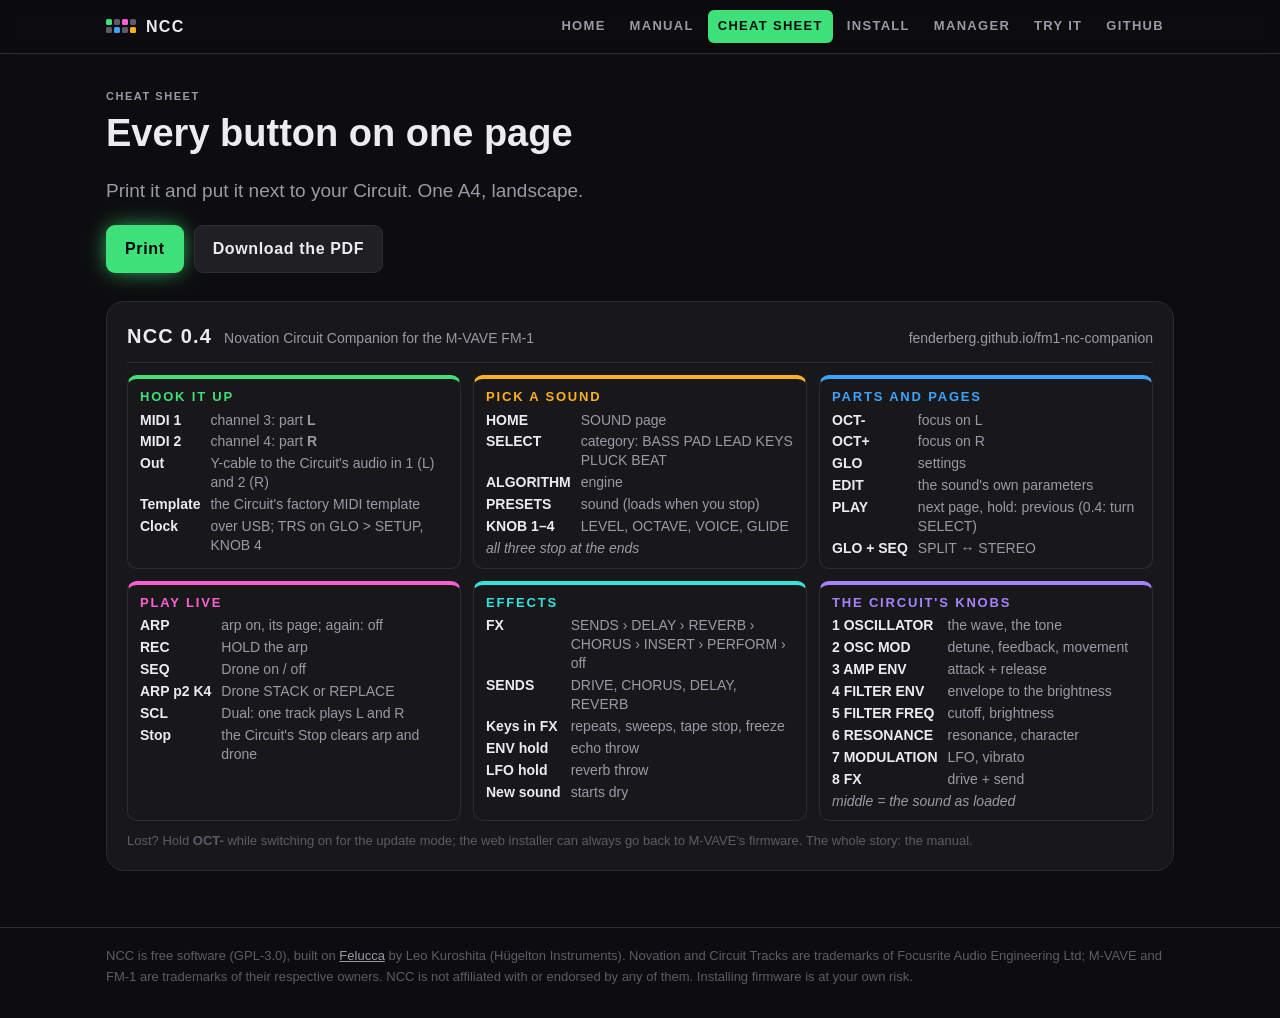
==== cheatsheet/index.html @ 9cddfe25 "Publish NCC site" ====
<!doctype html>
<!-- SPDX-License-Identifier: GPL-3.0-only -->
<html lang="en"><head><meta charset="utf-8"><meta name="viewport" content="width=device-width, initial-scale=1"><title>NCC cheat sheet</title><meta name="description" content="Every NCC button and combination on one printable page."><link rel="stylesheet" href="../style.css"></head><body>
<header class="ncc-nav"><div class="in"><a class="brand" href="../"><i><b></b><b></b><b></b><b></b><b></b><b></b><b></b><b></b></i>NCC</a><nav><a href="../">Home</a><a href="../manual/">Manual</a><a href="../cheatsheet/" aria-current=page>Cheat sheet</a><a href="../webapp/installer/">Install</a><a href="../webapp/manager/">Manager</a><a href="../webapp/try/">Try it</a><a href="https://github.com/fenderberg/fm1-nc-companion">GitHub</a></nav></div></header>
<main class="wrap">

<div class="sheet-tools"><span class="label">Cheat sheet</span><h1>Every button on one page</h1>
  <p class="lead">Print it and put it next to your Circuit. One A4, landscape.</p>
  <div class="btns"><button class="pad lit green" type="button" onclick="print()">Print</button>
    <a class="pad" href="ncc-cheatsheet.pdf" download>Download the PDF</a></div></div>
<div class="sheet">
  <header><b>NCC 0.4</b> Novation Circuit Companion for the M-VAVE FM-1
    <span>fenderberg.github.io/fm1-nc-companion</span></header>
  <div class="boxes">
<section class="box" style="--c:var(--green)"><h3>Hook it up</h3><dl><dt>MIDI 1</dt><dd>channel 3: part <b>L</b></dd><dt>MIDI 2</dt><dd>channel 4: part <b>R</b></dd><dt>Out</dt><dd>Y-cable to the Circuit's audio in 1 (L) and 2 (R)</dd><dt>Template</dt><dd>the Circuit's factory MIDI template</dd><dt>Clock</dt><dd>over USB; TRS on GLO &gt; SETUP, KNOB 4</dd></dl></section>
<section class="box" style="--c:var(--amber)"><h3>Pick a sound</h3><dl><dt>HOME</dt><dd>SOUND page</dd><dt>SELECT</dt><dd>category: BASS PAD LEAD KEYS PLUCK BEAT</dd><dt>ALGORITHM</dt><dd>engine</dd><dt>PRESETS</dt><dd>sound (loads when you stop)</dd><dt>KNOB 1–4</dt><dd>LEVEL, OCTAVE, VOICE, GLIDE</dd><dt></dt><dd>all three stop at the ends</dd></dl></section>
<section class="box" style="--c:var(--blue)"><h3>Parts and pages</h3><dl><dt>OCT-</dt><dd>focus on L</dd><dt>OCT+</dt><dd>focus on R</dd><dt>GLO</dt><dd>settings</dd><dt>EDIT</dt><dd>the sound's own parameters</dd><dt>PLAY</dt><dd>next page, hold: previous (0.4: turn SELECT)</dd><dt>GLO + SEQ</dt><dd>SPLIT ↔ STEREO</dd></dl></section>
<section class="box" style="--c:var(--pink)"><h3>Play live</h3><dl><dt>ARP</dt><dd>arp on, its page; again: off</dd><dt>REC</dt><dd>HOLD the arp</dd><dt>SEQ</dt><dd>Drone on / off</dd><dt>ARP p2 K4</dt><dd>Drone STACK or REPLACE</dd><dt>SCL</dt><dd>Dual: one track plays L and R</dd><dt>Stop</dt><dd>the Circuit's Stop clears arp and drone</dd></dl></section>
<section class="box" style="--c:var(--cyan)"><h3>Effects</h3><dl><dt>FX</dt><dd>SENDS › DELAY › REVERB › CHORUS › INSERT › PERFORM › off</dd><dt>SENDS</dt><dd>DRIVE, CHORUS, DELAY, REVERB</dd><dt>Keys in FX</dt><dd>repeats, sweeps, tape stop, freeze</dd><dt>ENV hold</dt><dd>echo throw</dd><dt>LFO hold</dt><dd>reverb throw</dd><dt>New sound</dt><dd>starts dry</dd></dl></section>
<section class="box" style="--c:var(--purple)"><h3>The Circuit's knobs</h3><dl><dt>1 OSCILLATOR</dt><dd>the wave, the tone</dd><dt>2 OSC MOD</dt><dd>detune, feedback, movement</dd><dt>3 AMP ENV</dt><dd>attack + release</dd><dt>4 FILTER ENV</dt><dd>envelope to the brightness</dd><dt>5 FILTER FREQ</dt><dd>cutoff, brightness</dd><dt>6 RESONANCE</dt><dd>resonance, character</dd><dt>7 MODULATION</dt><dd>LFO, vibrato</dd><dt>8 FX</dt><dd>drive + send</dd><dt></dt><dd>middle = the sound as loaded</dd></dl></section>
  </div>
  <footer>Lost? Hold <b>OCT-</b> while switching on for the update mode; the web installer can always go back to M-VAVE's
    firmware. The whole story: the manual.</footer>
</div>

</main>
<footer class="ncc-foot"><div class="in">NCC is free software (GPL-3.0), built on <a href="https://github.com/hugelton/Felucca">Felucca</a> by Leo Kuroshita (Hügelton Instruments). Novation and Circuit Tracks are trademarks of Focusrite Audio Engineering Ltd; M-VAVE and FM-1 are trademarks of their respective owners. NCC is not affiliated with or endorsed by any of them. Installing firmware is at your own risk.</div></footer>
</body></html>
---- style.css ----
/* SPDX-License-Identifier: GPL-3.0-only */
/* NC: NCC's site style (tools/ncc_site.py), dark like a Circuit Tracks: a near-black body, panels like its
   case, lit pads in its bright colours as cards and buttons, small labels in capitals. */
:root {
  --body: #0d0d0f; --case: #18181b; --case2: #202024; --edge: #2c2c31; --text: #ececf0; --dim: #9a9aa6; --faint: #5c5c66;
  --green: #3ee07a; --blue: #3aa4ff; --red: #ff4d5e; --amber: #ffb020; --pink: #ff5fd2; --cyan: #34e3e0; --purple: #a782ff;
  color-scheme: dark;
}
* { box-sizing: border-box; }
html { background: var(--body); }
body { margin: 0; background: var(--body); color: var(--text);
       font: 16px/1.6 -apple-system, BlinkMacSystemFont, "Inter", "Helvetica Neue", Arial, sans-serif; }
a { color: var(--blue); }
img { max-width: 100%; }
.label { font-size: 11px; letter-spacing: .14em; text-transform: uppercase; color: var(--dim); font-weight: 600; }

/* the bar on every page */
.ncc-nav { position: sticky; top: 0; z-index: 10; background: rgba(13, 13, 15, .92); backdrop-filter: blur(8px);
           border-bottom: 1px solid var(--edge); }
.ncc-nav .in { max-width: 1100px; margin: 0 auto; padding: 10px 16px; display: flex; align-items: center; gap: 18px;
               flex-wrap: wrap; }
.ncc-nav .brand { display: flex; align-items: center; gap: 10px; color: var(--text); text-decoration: none;
                  font-weight: 800; letter-spacing: .08em; }
.ncc-nav .brand i { display: grid; grid-template-columns: repeat(4, 6px); gap: 2px; }
.ncc-nav .brand i b { width: 6px; height: 6px; border-radius: 1.5px; background: var(--faint); }
.ncc-nav .brand i b:nth-child(1) { background: var(--green); } .ncc-nav .brand i b:nth-child(6) { background: var(--blue); }
.ncc-nav .brand i b:nth-child(3) { background: var(--pink); } .ncc-nav .brand i b:nth-child(8) { background: var(--amber); }
.ncc-nav nav { display: flex; gap: 4px; flex-wrap: wrap; margin-left: auto; }
.ncc-nav nav a { color: var(--dim); text-decoration: none; font-size: 13px; letter-spacing: .1em; text-transform: uppercase;
                 font-weight: 600; padding: 6px 10px; border-radius: 6px; }
.ncc-nav nav a:hover { color: var(--text); background: var(--case2); }
.ncc-nav nav a[aria-current="page"] { color: var(--body); background: var(--green); }

/* page */
.wrap { max-width: 1100px; margin: 0 auto; padding: 28px 16px 56px; }
.case { background: linear-gradient(180deg, var(--case2), var(--case)); border: 1px solid var(--edge); border-radius: 18px;
        padding: 22px 24px; box-shadow: 0 1px 0 rgba(255, 255, 255, .04) inset; }
h1, h2, h3 { line-height: 1.2; }
h2 { font-size: 28px; margin: 48px 0 16px; }
h2 .label { display: block; margin-bottom: 6px; }
p.lead { font-size: 19px; color: var(--dim); max-width: 46em; }

/* lit pads */
.pad { --c: var(--green); display: inline-block; border-radius: 9px; background: var(--case2); border: 1px solid var(--edge);
       color: var(--text); text-decoration: none; padding: 10px 18px; font-weight: 700; letter-spacing: .04em; }
.pad.lit { background: var(--c); color: #08080a; border-color: transparent; box-shadow: 0 0 22px -4px var(--c); }
.pad:hover { filter: brightness(1.1); }
.btns { display: flex; gap: 10px; flex-wrap: wrap; margin: 18px 0 0; }
.blue { --c: var(--blue); } .red { --c: var(--red); } .amber { --c: var(--amber); } .pink { --c: var(--pink); }
.cyan { --c: var(--cyan); } .green { --c: var(--green); } .purple { --c: var(--purple); }

/* the hero: a pad grid running like a sequence */
.hero { display: grid; grid-template-columns: 1.05fr 1fr; gap: 28px; align-items: center; margin-top: 8px; }
.hero h1 { font-size: 64px; margin: 0; letter-spacing: .06em; }
.hero h1 small { display: block; font-size: 15px; letter-spacing: .2em; color: var(--dim); text-transform: uppercase; margin-top: 8px; }
.grid8 { display: grid; grid-template-columns: repeat(8, 1fr); gap: 6px; margin-top: 26px; max-width: 300px; }
.grid8 span { aspect-ratio: 1; border-radius: 7px; background: var(--case2); border: 1px solid var(--edge);
              animation: step 2s steps(1) infinite; animation-delay: calc(var(--i) * .125s); }
.grid8 span:nth-child(4n+1) { --c: var(--green); } .grid8 span:nth-child(4n+2) { --c: var(--blue); }
.grid8 span:nth-child(4n+3) { --c: var(--pink); } .grid8 span:nth-child(4n) { --c: var(--amber); }
@keyframes step { 0%, 6% { background: var(--c); box-shadow: 0 0 16px -2px var(--c); } 7%, 100% { background: var(--case2); } }
@media (prefers-reduced-motion: reduce) { .grid8 span { animation: none; } }
.shot { border-radius: 16px; border: 1px solid var(--edge); background: var(--case); display: block; }

/* features */
.cards { display: grid; grid-template-columns: repeat(auto-fit, minmax(240px, 1fr)); gap: 14px; }
.card { --c: var(--green); background: var(--case); border: 1px solid var(--edge); border-radius: 14px; padding: 18px; position: relative; }
.card::before { content: ""; position: absolute; left: 18px; top: 18px; width: 12px; height: 12px; border-radius: 3px;
                background: var(--c); box-shadow: 0 0 12px var(--c); }
.card h3 { margin: 0 0 6px 24px; font-size: 18px; }
.card p { margin: 0; color: var(--dim); font-size: 15px; }
.card img { margin-top: 12px; border-radius: 10px; border: 1px solid var(--edge); }
.shots { display: grid; grid-template-columns: repeat(auto-fit, minmax(210px, 1fr)); gap: 14px; }
.shots figure { margin: 0; background: var(--case); border: 1px solid var(--edge); border-radius: 14px; padding: 10px; }
.shots img { width: 100%; border-radius: 10px; display: block; }
.shots figcaption { color: var(--dim); font-size: 13px; margin-top: 8px; }
.two { display: grid; grid-template-columns: 1fr 1fr; gap: 20px; align-items: start; }

/* video */
.video { aspect-ratio: 16 / 9; max-height: 520px; width: 100%; border-radius: 16px; border: 1px solid var(--edge);
         background: radial-gradient(circle at 50% 45%, #2a2a31, #141417); display: grid; place-items: center;
         text-align: center; color: var(--dim); }
.video p { margin: 6px 0 16px; font-size: 18px; color: var(--text); }
.video iframe { width: 100%; height: 100%; border: 0; border-radius: 16px; }

/* FAQ, changelog */
details { background: var(--case); border: 1px solid var(--edge); border-radius: 12px; padding: 12px 16px; margin: 8px 0; }
summary { cursor: pointer; font-weight: 650; }
details p { color: var(--dim); margin: 10px 0 0; }
.log h3 { margin: 18px 0 4px; }
.log h3 .pad { padding: 2px 10px; font-size: 13px; margin-right: 8px; vertical-align: 2px; }
.log ul { color: var(--dim); margin: 6px 0; }

/* the manual */
.manual { display: grid; grid-template-columns: 240px 1fr; gap: 28px; align-items: start; }
.toc { position: sticky; top: 64px; max-height: calc(100vh - 84px); overflow: auto; font-size: 14px; }
.toc a { display: block; color: var(--dim); text-decoration: none; padding: 4px 10px; border-left: 2px solid var(--edge); }
.toc a:hover { color: var(--text); border-left-color: var(--green); }
.toc a.sub { padding-left: 22px; font-size: 13px; }
.doc { min-width: 0; }
.doc h1 { font-size: 38px; margin: 0 0 12px; }
.doc h2 { font-size: 24px; margin: 40px 0 10px; padding-top: 12px; border-top: 1px solid var(--edge); }
.doc h3 { font-size: 18px; margin: 26px 0 8px; }
.doc p, .doc li { color: #d2d2da; }
.doc code { background: var(--case2); border: 1px solid var(--edge); border-radius: 5px; padding: 1px 5px; font-size: 14px; }
.doc pre { background: var(--case); border: 1px solid var(--edge); border-radius: 10px; padding: 12px 14px; overflow: auto; }
.doc pre code { background: none; border: 0; padding: 0; }
.doc table { width: 100%; border-collapse: collapse; margin: 12px 0; font-size: 14px; display: block; overflow-x: auto; }
.doc th, .doc td { text-align: left; padding: 7px 10px; border-bottom: 1px solid var(--edge); vertical-align: top; }
.doc th { color: var(--dim); font-size: 12px; letter-spacing: .08em; text-transform: uppercase; }
.doc img { border-radius: 14px; border: 1px solid var(--edge); max-width: 640px; width: 100%; }

/* the cheat sheet: on screen a case, on paper ink-friendly black on white, one A4 landscape */
.sheet-tools h1 { font-size: 38px; margin: 4px 0 6px; }
button.pad { font: inherit; font-weight: 700; cursor: pointer; }
.sheet { margin-top: 28px; background: var(--case); border: 1px solid var(--edge); border-radius: 18px; padding: 18px 20px; }
.sheet header { display: flex; gap: 12px; align-items: baseline; flex-wrap: wrap; color: var(--dim); font-size: 14px;
                border-bottom: 1px solid var(--edge); padding-bottom: 10px; }
.sheet header b { color: var(--text); font-size: 20px; letter-spacing: .06em; }
.sheet header span { margin-left: auto; }
.boxes { display: grid; grid-template-columns: repeat(3, 1fr); gap: 12px; margin-top: 12px; }
.box { --c: var(--green); border: 1px solid var(--edge); border-top: 4px solid var(--c); border-radius: 10px;
       padding: 10px 12px; break-inside: avoid; }
.box h3 { margin: 0 0 6px; font-size: 13px; letter-spacing: .14em; text-transform: uppercase; color: var(--c); }
.box dl { display: grid; grid-template-columns: auto 1fr; gap: 3px 10px; margin: 0; font-size: 14px; line-height: 1.35; }
.box dt { font-weight: 700; white-space: nowrap; }
.box dd { margin: 0; color: var(--dim); }
.box dt:empty + dd { grid-column: 1 / -1; font-style: italic; }
.box dt:empty { display: none; }
.sheet footer { margin-top: 10px; color: var(--faint); font-size: 13px; }
@media (max-width: 820px) { .boxes { grid-template-columns: 1fr; } }
@page { size: A4 landscape; margin: 9mm; }
@media print {
  html, body { background: #fff; color: #000; }
  .ncc-nav, .ncc-foot, .sheet-tools { display: none; }
  .wrap { max-width: none; padding: 0; }
  .sheet { margin: 0; border: 0; padding: 0; background: #fff; }
  .sheet header { color: #444; border-color: #bbb; } .sheet header b { color: #000; }
  .boxes { grid-template-columns: repeat(3, 1fr); gap: 14px; margin-top: 16px; }
  .box { padding: 12px 14px; } .box h3 { font-size: 14px; margin-bottom: 8px; }
  .box dl { font-size: 15px; gap: 4px 12px; } .sheet header b { font-size: 26px; } .sheet header { font-size: 15px; }
  .sheet footer { font-size: 14px; margin-top: 16px; }
  .box { border-color: #bbb; border-top-color: var(--c); -webkit-print-color-adjust: exact; print-color-adjust: exact; }
  .box h3 { color: #000; } .box dd { color: #333; } .sheet footer { color: #555; }
}

footer.ncc-foot { border-top: 1px solid var(--edge); color: var(--faint); font-size: 13px; }
footer.ncc-foot .in { max-width: 1100px; margin: 0 auto; padding: 18px 16px 30px; }
footer.ncc-foot a { color: var(--dim); }

@media (max-width: 820px) {
  .hero, .two, .manual { grid-template-columns: 1fr; }
  .hero h1 { font-size: 48px; }
  .toc { position: static; max-height: none; }
}
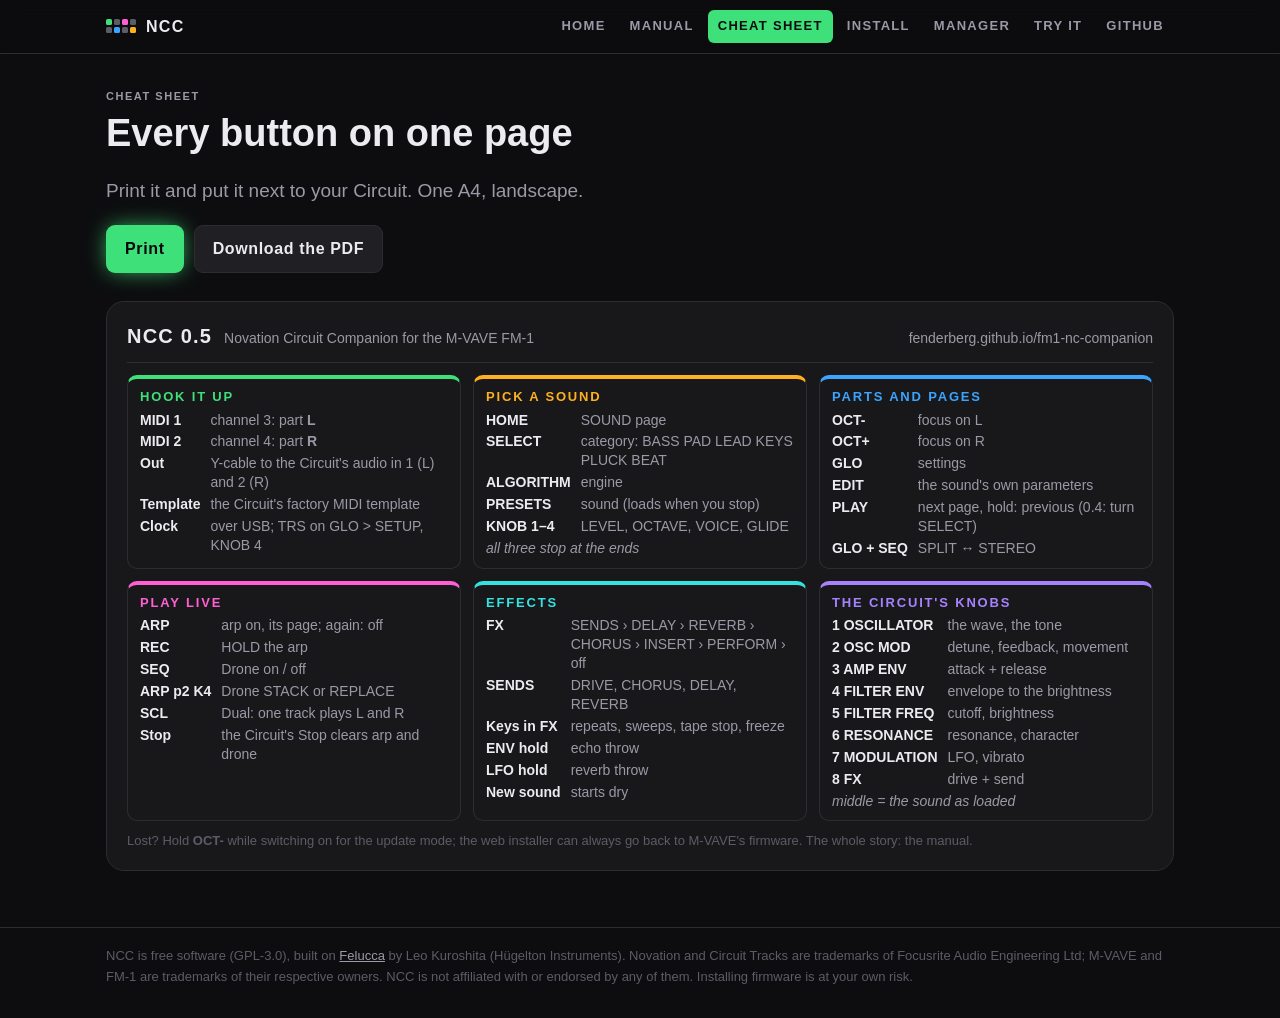
==== commit a09c571f: "Publish NCC site" ====
--- a/cheatsheet/index.html
+++ b/cheatsheet/index.html
@@ -9,7 +9,7 @@
   <div class="btns"><button class="pad lit green" type="button" onclick="print()">Print</button>
     <a class="pad" href="ncc-cheatsheet.pdf" download>Download the PDF</a></div></div>
 <div class="sheet">
-  <header><b>NCC 0.4</b> Novation Circuit Companion for the M-VAVE FM-1
+  <header><b>NCC 0.5</b> Novation Circuit Companion for the M-VAVE FM-1
     <span>fenderberg.github.io/fm1-nc-companion</span></header>
   <div class="boxes">
 <section class="box" style="--c:var(--green)"><h3>Hook it up</h3><dl><dt>MIDI 1</dt><dd>channel 3: part <b>L</b></dd><dt>MIDI 2</dt><dd>channel 4: part <b>R</b></dd><dt>Out</dt><dd>Y-cable to the Circuit's audio in 1 (L) and 2 (R)</dd><dt>Template</dt><dd>the Circuit's factory MIDI template</dd><dt>Clock</dt><dd>over USB; TRS on GLO &gt; SETUP, KNOB 4</dd></dl></section>
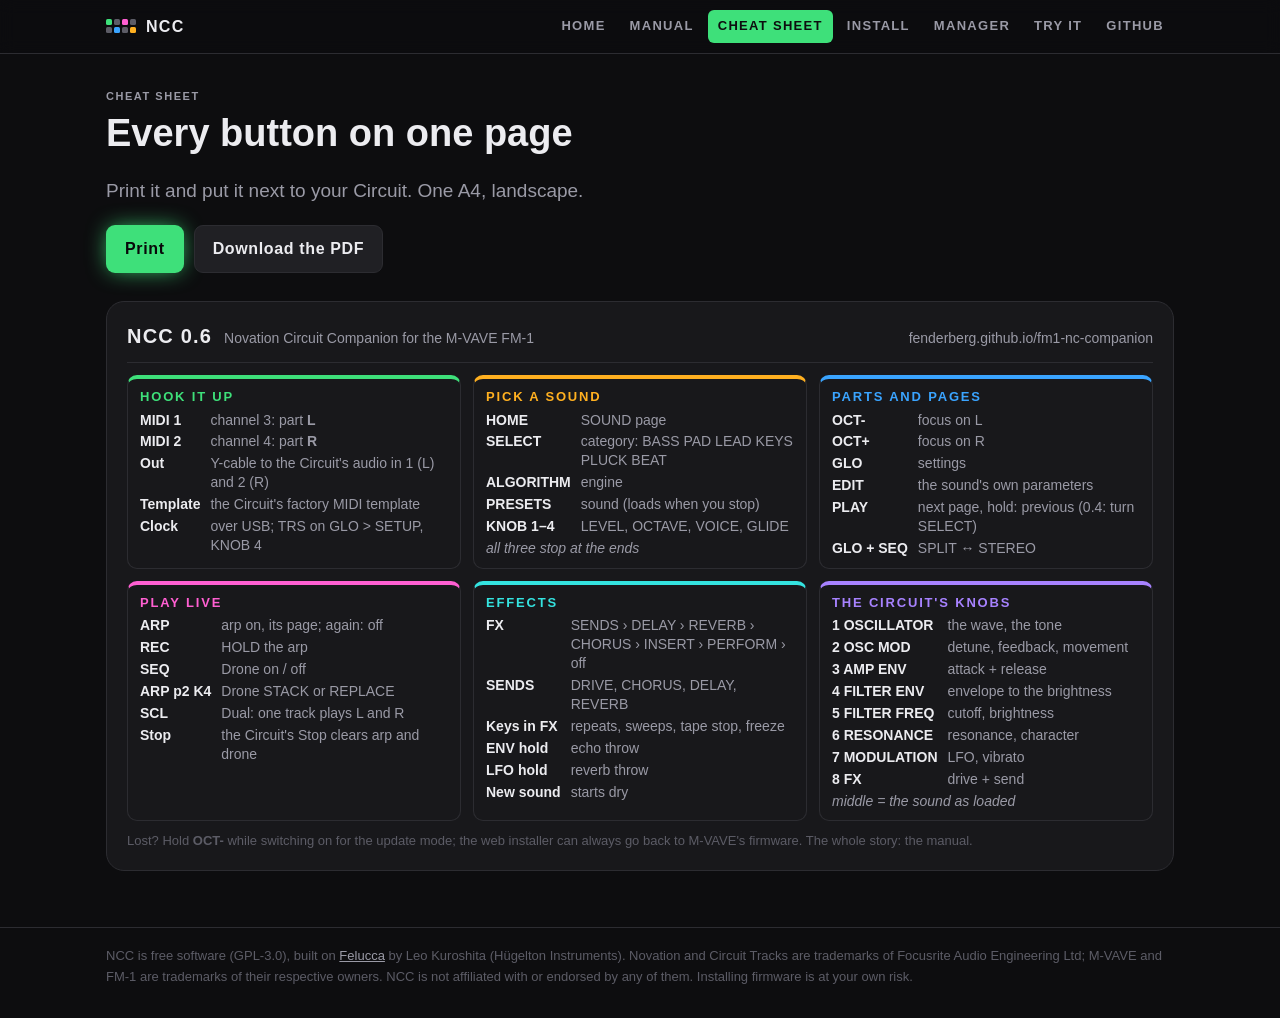
==== commit 31edfa6c: "Publish NCC site" ====
--- a/cheatsheet/index.html
+++ b/cheatsheet/index.html
@@ -9,7 +9,7 @@
   <div class="btns"><button class="pad lit green" type="button" onclick="print()">Print</button>
     <a class="pad" href="ncc-cheatsheet.pdf" download>Download the PDF</a></div></div>
 <div class="sheet">
-  <header><b>NCC 0.5</b> Novation Circuit Companion for the M-VAVE FM-1
+  <header><b>NCC 0.6</b> Novation Circuit Companion for the M-VAVE FM-1
     <span>fenderberg.github.io/fm1-nc-companion</span></header>
   <div class="boxes">
 <section class="box" style="--c:var(--green)"><h3>Hook it up</h3><dl><dt>MIDI 1</dt><dd>channel 3: part <b>L</b></dd><dt>MIDI 2</dt><dd>channel 4: part <b>R</b></dd><dt>Out</dt><dd>Y-cable to the Circuit's audio in 1 (L) and 2 (R)</dd><dt>Template</dt><dd>the Circuit's factory MIDI template</dd><dt>Clock</dt><dd>over USB; TRS on GLO &gt; SETUP, KNOB 4</dd></dl></section>
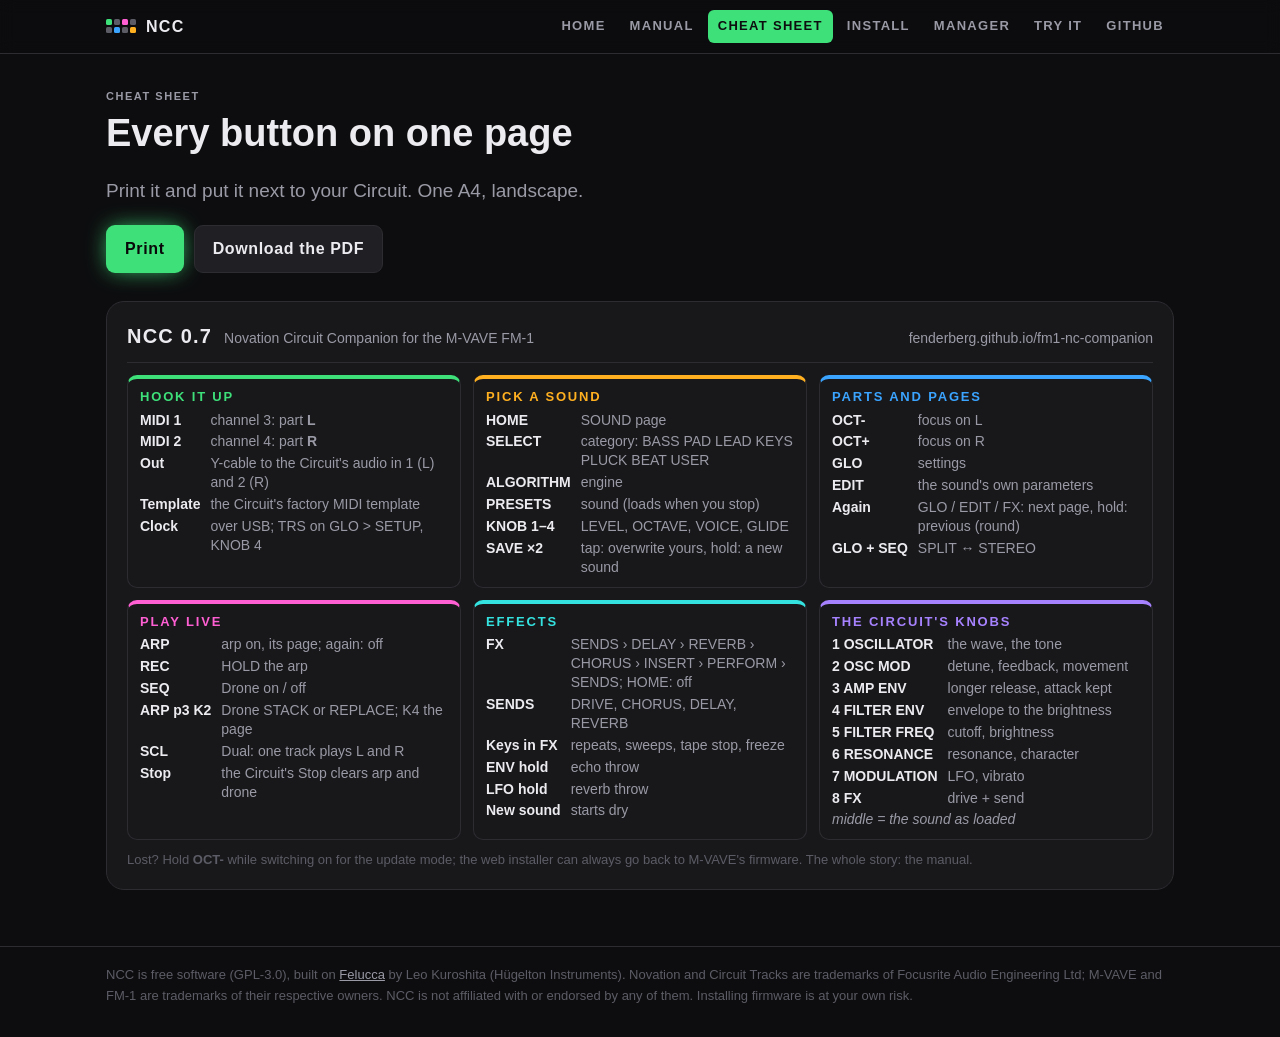
==== commit c1627de5: "Publish NCC site" ====
--- a/cheatsheet/index.html
+++ b/cheatsheet/index.html
@@ -9,15 +9,15 @@
   <div class="btns"><button class="pad lit green" type="button" onclick="print()">Print</button>
     <a class="pad" href="ncc-cheatsheet.pdf" download>Download the PDF</a></div></div>
 <div class="sheet">
-  <header><b>NCC 0.6</b> Novation Circuit Companion for the M-VAVE FM-1
+  <header><b>NCC 0.7</b> Novation Circuit Companion for the M-VAVE FM-1
     <span>fenderberg.github.io/fm1-nc-companion</span></header>
   <div class="boxes">
 <section class="box" style="--c:var(--green)"><h3>Hook it up</h3><dl><dt>MIDI 1</dt><dd>channel 3: part <b>L</b></dd><dt>MIDI 2</dt><dd>channel 4: part <b>R</b></dd><dt>Out</dt><dd>Y-cable to the Circuit's audio in 1 (L) and 2 (R)</dd><dt>Template</dt><dd>the Circuit's factory MIDI template</dd><dt>Clock</dt><dd>over USB; TRS on GLO &gt; SETUP, KNOB 4</dd></dl></section>
-<section class="box" style="--c:var(--amber)"><h3>Pick a sound</h3><dl><dt>HOME</dt><dd>SOUND page</dd><dt>SELECT</dt><dd>category: BASS PAD LEAD KEYS PLUCK BEAT</dd><dt>ALGORITHM</dt><dd>engine</dd><dt>PRESETS</dt><dd>sound (loads when you stop)</dd><dt>KNOB 1–4</dt><dd>LEVEL, OCTAVE, VOICE, GLIDE</dd><dt></dt><dd>all three stop at the ends</dd></dl></section>
-<section class="box" style="--c:var(--blue)"><h3>Parts and pages</h3><dl><dt>OCT-</dt><dd>focus on L</dd><dt>OCT+</dt><dd>focus on R</dd><dt>GLO</dt><dd>settings</dd><dt>EDIT</dt><dd>the sound's own parameters</dd><dt>PLAY</dt><dd>next page, hold: previous (0.4: turn SELECT)</dd><dt>GLO + SEQ</dt><dd>SPLIT ↔ STEREO</dd></dl></section>
-<section class="box" style="--c:var(--pink)"><h3>Play live</h3><dl><dt>ARP</dt><dd>arp on, its page; again: off</dd><dt>REC</dt><dd>HOLD the arp</dd><dt>SEQ</dt><dd>Drone on / off</dd><dt>ARP p2 K4</dt><dd>Drone STACK or REPLACE</dd><dt>SCL</dt><dd>Dual: one track plays L and R</dd><dt>Stop</dt><dd>the Circuit's Stop clears arp and drone</dd></dl></section>
-<section class="box" style="--c:var(--cyan)"><h3>Effects</h3><dl><dt>FX</dt><dd>SENDS › DELAY › REVERB › CHORUS › INSERT › PERFORM › off</dd><dt>SENDS</dt><dd>DRIVE, CHORUS, DELAY, REVERB</dd><dt>Keys in FX</dt><dd>repeats, sweeps, tape stop, freeze</dd><dt>ENV hold</dt><dd>echo throw</dd><dt>LFO hold</dt><dd>reverb throw</dd><dt>New sound</dt><dd>starts dry</dd></dl></section>
-<section class="box" style="--c:var(--purple)"><h3>The Circuit's knobs</h3><dl><dt>1 OSCILLATOR</dt><dd>the wave, the tone</dd><dt>2 OSC MOD</dt><dd>detune, feedback, movement</dd><dt>3 AMP ENV</dt><dd>attack + release</dd><dt>4 FILTER ENV</dt><dd>envelope to the brightness</dd><dt>5 FILTER FREQ</dt><dd>cutoff, brightness</dd><dt>6 RESONANCE</dt><dd>resonance, character</dd><dt>7 MODULATION</dt><dd>LFO, vibrato</dd><dt>8 FX</dt><dd>drive + send</dd><dt></dt><dd>middle = the sound as loaded</dd></dl></section>
+<section class="box" style="--c:var(--amber)"><h3>Pick a sound</h3><dl><dt>HOME</dt><dd>SOUND page</dd><dt>SELECT</dt><dd>category: BASS PAD LEAD KEYS PLUCK BEAT USER</dd><dt>ALGORITHM</dt><dd>engine</dd><dt>PRESETS</dt><dd>sound (loads when you stop)</dd><dt>KNOB 1–4</dt><dd>LEVEL, OCTAVE, VOICE, GLIDE</dd><dt>SAVE ×2</dt><dd>tap: overwrite yours, hold: a new sound</dd></dl></section>
+<section class="box" style="--c:var(--blue)"><h3>Parts and pages</h3><dl><dt>OCT-</dt><dd>focus on L</dd><dt>OCT+</dt><dd>focus on R</dd><dt>GLO</dt><dd>settings</dd><dt>EDIT</dt><dd>the sound's own parameters</dd><dt>Again</dt><dd>GLO / EDIT / FX: next page, hold: previous (round)</dd><dt>GLO + SEQ</dt><dd>SPLIT ↔ STEREO</dd></dl></section>
+<section class="box" style="--c:var(--pink)"><h3>Play live</h3><dl><dt>ARP</dt><dd>arp on, its page; again: off</dd><dt>REC</dt><dd>HOLD the arp</dd><dt>SEQ</dt><dd>Drone on / off</dd><dt>ARP p3 K2</dt><dd>Drone STACK or REPLACE; K4 the page</dd><dt>SCL</dt><dd>Dual: one track plays L and R</dd><dt>Stop</dt><dd>the Circuit's Stop clears arp and drone</dd></dl></section>
+<section class="box" style="--c:var(--cyan)"><h3>Effects</h3><dl><dt>FX</dt><dd>SENDS › DELAY › REVERB › CHORUS › INSERT › PERFORM › SENDS; HOME: off</dd><dt>SENDS</dt><dd>DRIVE, CHORUS, DELAY, REVERB</dd><dt>Keys in FX</dt><dd>repeats, sweeps, tape stop, freeze</dd><dt>ENV hold</dt><dd>echo throw</dd><dt>LFO hold</dt><dd>reverb throw</dd><dt>New sound</dt><dd>starts dry</dd></dl></section>
+<section class="box" style="--c:var(--purple)"><h3>The Circuit's knobs</h3><dl><dt>1 OSCILLATOR</dt><dd>the wave, the tone</dd><dt>2 OSC MOD</dt><dd>detune, feedback, movement</dd><dt>3 AMP ENV</dt><dd>longer release, attack kept</dd><dt>4 FILTER ENV</dt><dd>envelope to the brightness</dd><dt>5 FILTER FREQ</dt><dd>cutoff, brightness</dd><dt>6 RESONANCE</dt><dd>resonance, character</dd><dt>7 MODULATION</dt><dd>LFO, vibrato</dd><dt>8 FX</dt><dd>drive + send</dd><dt></dt><dd>middle = the sound as loaded</dd></dl></section>
   </div>
   <footer>Lost? Hold <b>OCT-</b> while switching on for the update mode; the web installer can always go back to M-VAVE's
     firmware. The whole story: the manual.</footer>
